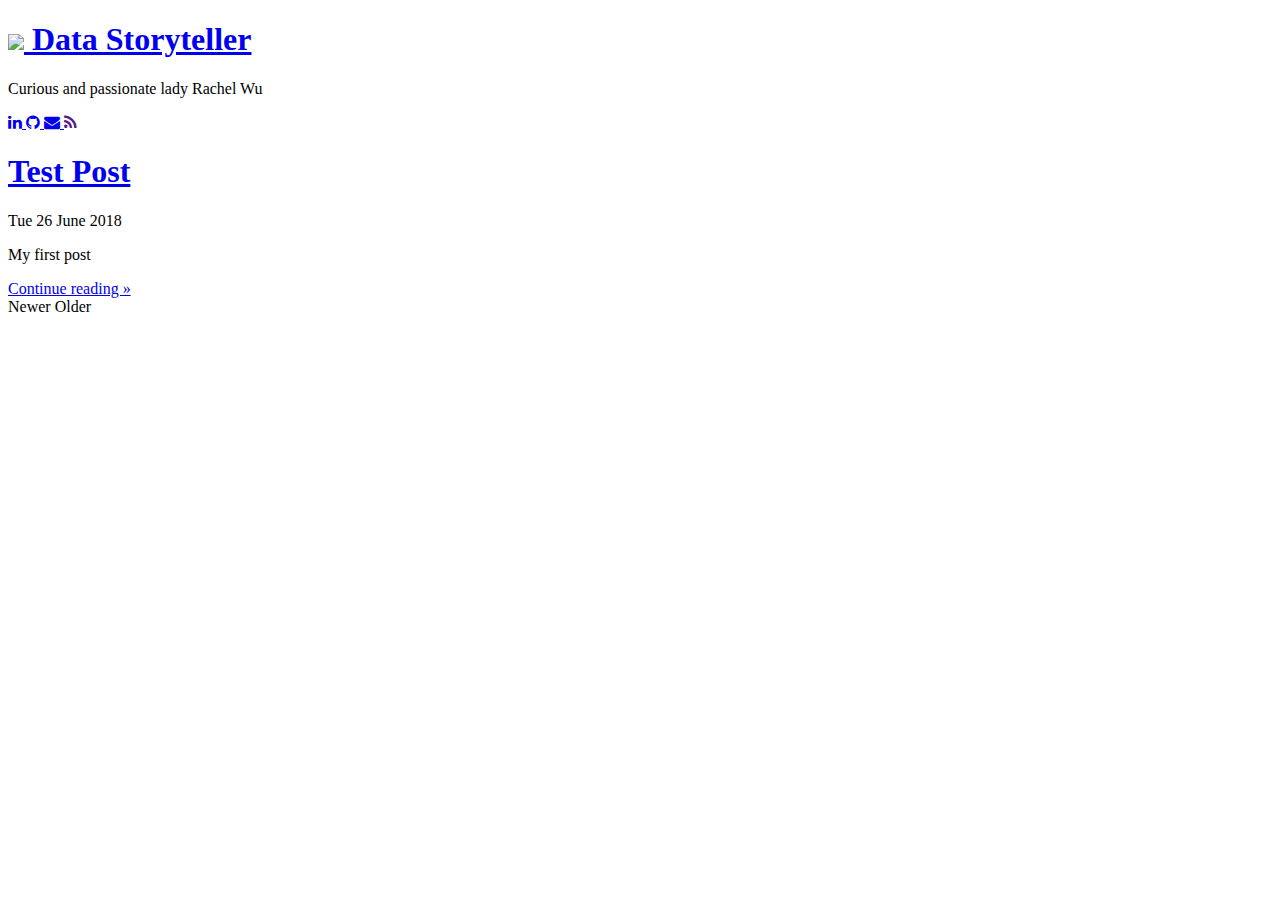
==== index.html @ 0de13b90 "Update documentation" ====
<!DOCTYPE html>
<html lang="en" prefix="og: http://ogp.me/ns#">
	<head>
		<link href="http://gmpg.org/xfn/11" rel="profile">
		<meta http-equiv="X-UA-Compatible" content="IE=edge">
		<meta http-equiv="content-type" content="text/html; charset=utf-8">

		<!-- Metadata -->
			<meta name="description" content="Curious and passionate lady Rachel Wu" />
			<meta property="og:description" content="Curious and passionate lady Rachel Wu" />
			<meta property="og:title" content="Data Storyteller" />
			<meta property="og:type" content="website" />
			<meta property="og:url" content="/rachelwu.github.io" />
		<meta property="og:image" content="/rachelwu.github.io/images/profile.jpeg" />

		<!-- Enable responsiveness on mobile devices-->
		<meta name="viewport" content="width=device-width, initial-scale=1.0, maximum-scale=1">

		<title>Data Storyteller</title>

		<!-- CSS -->
		<link href="//fonts.googleapis.com/" rel="dns-prefetch">
		<link href="//fonts.googleapis.com/css?family=Droid+Serif:400,700,400italic|Abril+Fatface|PT+Sans:400,400italic,700&amp;subset=latin,latin-ext" rel="stylesheet">

		<link rel="stylesheet" href="/rachelwu.github.io/theme/css/poole.css" />
		<link rel="stylesheet" href="/rachelwu.github.io/theme/css/hyde.css" />
		<link rel="stylesheet" href="/rachelwu.github.io/theme/css/syntax.css" />
		<link rel="stylesheet" href="https://maxcdn.bootstrapcdn.com/font-awesome/4.4.0/css/font-awesome.min.css">

		<!-- RSS -->
		<link rel="alternate" type="application/rss+xml" title="RSS" href="/atom.xml">
	</head>

	<body class="theme-base-0d">
<div class="sidebar">
	<div class="container sidebar-sticky">
		<div class="sidebar-about">

			<h1>
				<a href="/">
					<img class="profile-picture" src="/rachelwu.github.io/images/profile.jpeg">
					Data Storyteller
				</a>
			</h1>
			<p class="lead"></p>
			<p class="lead">Curious and passionate lady Rachel Wu </p>
			<p></p>
		</div>
		<nav class="sidebar-nav">
					<a class="sidebar-nav-item" href="https://www.linkedin.com/in/tongke-wu/">
						<i class="fa fa-linkedin"></i>
					</a>
					<a class="sidebar-nav-item" href="https://github.com/tongkewu">
						<i class="fa fa-github"></i>
					</a>
					<a class="sidebar-nav-item" href="mailto:wtkekeke910@gmail.com">
						<i class="fa fa-envelope"></i>
					</a>
			<a class="sidebar-nav-item" href="">
				<i class="fa fa-feed"></i>
			</a>
		</nav>
	</div>
</div>		<div class="content container">
	<div class="posts">
			<div class="post">
				<h1 class="post-title" href="/rachelwu.github.io/test-post.html#test-post">
					<a href="/rachelwu.github.io/test-post.html#test-post">Test Post</a>
				</h1>
				<span class="post-date">Tue 26 June 2018</span>
				<p>
					<p>My first post</p>
				</p>
				<a class="read-more" href="test-post.html">Continue reading »</a>
			</div>
	</div>
	<div class="pagination">

		<span class="pagination-item older">Newer</span>

		<span class="pagination-item newer">Older</span>
	</div>
		</div>
	</body>
</html>
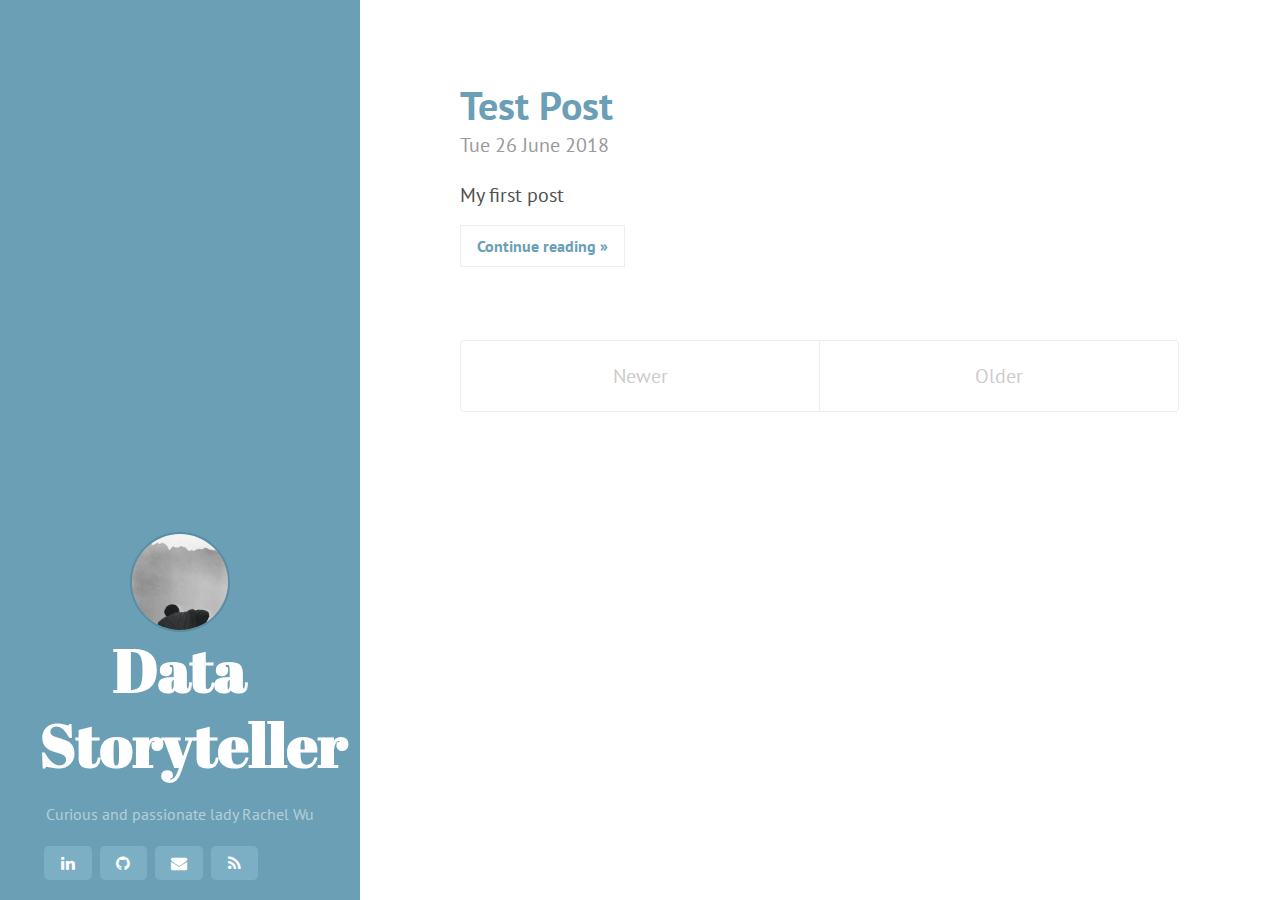
==== commit cc1eebf0: "Update documentation" ====
--- a/index.html
+++ b/index.html
@@ -10,8 +10,8 @@
 			<meta property="og:description" content="Curious and passionate lady Rachel Wu" />
 			<meta property="og:title" content="Data Storyteller" />
 			<meta property="og:type" content="website" />
-			<meta property="og:url" content="/rachelwu.github.io" />
-		<meta property="og:image" content="/rachelwu.github.io/images/profile.jpeg" />
+			<meta property="og:url" content="." />
+		<meta property="og:image" content="./images/profile.jpeg" />
 
 		<!-- Enable responsiveness on mobile devices-->
 		<meta name="viewport" content="width=device-width, initial-scale=1.0, maximum-scale=1">
@@ -22,9 +22,9 @@
 		<link href="//fonts.googleapis.com/" rel="dns-prefetch">
 		<link href="//fonts.googleapis.com/css?family=Droid+Serif:400,700,400italic|Abril+Fatface|PT+Sans:400,400italic,700&amp;subset=latin,latin-ext" rel="stylesheet">
 
-		<link rel="stylesheet" href="/rachelwu.github.io/theme/css/poole.css" />
-		<link rel="stylesheet" href="/rachelwu.github.io/theme/css/hyde.css" />
-		<link rel="stylesheet" href="/rachelwu.github.io/theme/css/syntax.css" />
+		<link rel="stylesheet" href="./theme/css/poole.css" />
+		<link rel="stylesheet" href="./theme/css/hyde.css" />
+		<link rel="stylesheet" href="./theme/css/syntax.css" />
 		<link rel="stylesheet" href="https://maxcdn.bootstrapcdn.com/font-awesome/4.4.0/css/font-awesome.min.css">
 
 		<!-- RSS -->
@@ -38,7 +38,7 @@
 
 			<h1>
 				<a href="/">
-					<img class="profile-picture" src="/rachelwu.github.io/images/profile.jpeg">
+					<img class="profile-picture" src="./images/profile.jpeg">
 					Data Storyteller
 				</a>
 			</h1>
@@ -64,8 +64,8 @@
 </div>		<div class="content container">
 	<div class="posts">
 			<div class="post">
-				<h1 class="post-title" href="/rachelwu.github.io/test-post.html#test-post">
-					<a href="/rachelwu.github.io/test-post.html#test-post">Test Post</a>
+				<h1 class="post-title" href="./test-post.html#test-post">
+					<a href="./test-post.html#test-post">Test Post</a>
 				</h1>
 				<span class="post-date">Tue 26 June 2018</span>
 				<p>
--- a/theme/css/poole.css
+++ b/theme/css/poole.css
@@ -0,0 +1,437 @@
+/*
+ *                        ___
+ *                       /\_ \
+ *  _____     ___     ___\//\ \      __
+ * /\ '__`\  / __`\  / __`\\ \ \   /'__`\
+ * \ \ \_\ \/\ \_\ \/\ \_\ \\_\ \_/\  __/
+ *  \ \ ,__/\ \____/\ \____//\____\ \____\
+ *   \ \ \/  \/___/  \/___/ \/____/\/____/
+ *    \ \_\
+ *     \/_/
+ *
+ * Designed, built, and released under MIT license by @mdo. Learn more at
+ * https://github.com/poole/poole.
+ */
+
+
+/*
+ * Contents
+ *
+ * Body resets
+ * Custom type
+ * Messages
+ * Container
+ * Masthead
+ * Posts and pages
+ * Pagination
+ * Reverse layout
+ * Themes
+ */
+
+
+/*
+ * Body resets
+ *
+ * Update the foundational and global aspects of the page.
+ */
+
+* {
+  -webkit-box-sizing: border-box;
+     -moz-box-sizing: border-box;
+          box-sizing: border-box;
+}
+
+html,
+body {
+  margin: 0;
+  padding: 0;
+}
+
+html {
+  font-family: "Helvetica Neue", Helvetica, Arial, sans-serif;
+  font-size: 16px;
+  line-height: 1.5;
+}
+@media (min-width: 38em) {
+  html {
+    font-size: 20px;
+  }
+}
+
+body {
+  color: #515151;
+  background-color: #fff;
+  -webkit-text-size-adjust: 100%;
+      -ms-text-size-adjust: 100%;
+}
+
+/* No `:visited` state is required by default (browsers will use `a`) */
+a {
+  color: #268bd2;
+  text-decoration: none;
+}
+a strong {
+  color: inherit;
+}
+/* `:focus` is linked to `:hover` for basic accessibility */
+a:hover,
+a:focus {
+  text-decoration: underline;
+}
+
+/* Headings */
+h1, h2, h3, h4, h5, h6 {
+  margin-bottom: .5rem;
+  font-weight: bold;
+  line-height: 1.25;
+  color: #313131;
+  text-rendering: optimizeLegibility;
+}
+h1 {
+  font-size: 2rem;
+}
+h2 {
+  margin-top: 1rem;
+  font-size: 1.5rem;
+}
+h3 {
+  margin-top: 1.5rem;
+  font-size: 1.25rem;
+}
+h4, h5, h6 {
+  margin-top: 1rem;
+  font-size: 1rem;
+}
+
+/* Body text */
+p {
+  margin-top: 0;
+  margin-bottom: 1rem;
+}
+
+strong {
+  color: #303030;
+}
+
+
+/* Lists */
+ul, ol, dl {
+  margin-top: 0;
+  margin-bottom: 1rem;
+}
+
+dt {
+  font-weight: bold;
+}
+dd {
+  margin-bottom: .5rem;
+}
+
+/* Misc */
+hr {
+  position: relative;
+  margin: 1.5rem 0;
+  border: 0;
+  border-top: 1px solid #eee;
+  border-bottom: 1px solid #fff;
+}
+
+abbr {
+  font-size: 85%;
+  font-weight: bold;
+  color: #555;
+  text-transform: uppercase;
+}
+abbr[title] {
+  cursor: help;
+  border-bottom: 1px dotted #e5e5e5;
+}
+
+/* Code */
+code,
+pre {
+  font-family: Menlo, Monaco, "Courier New", monospace;
+}
+code {
+  padding: .25em .5em;
+  font-size: 85%;
+  color: #bf616a;
+  background-color: #f9f9f9;
+  border-radius: 3px;
+}
+pre {
+  display: block;
+  margin-top: 0;
+  margin-bottom: 1rem;
+  padding: 1rem;
+  font-size: .8rem;
+  line-height: 1.4;
+  white-space: pre;
+  white-space: pre-wrap;
+  word-break: break-all;
+  word-wrap: break-word;
+  background-color: #f9f9f9;
+}
+pre code {
+  padding: 0;
+  font-size: 100%;
+  color: inherit;
+  background-color: transparent;
+}
+
+/* Pygments via Jekyll */
+.highlight {
+  margin-bottom: 1rem;
+  border-radius: 4px;
+}
+.highlight pre {
+  margin-bottom: 0;
+}
+
+/* Gist via GitHub Pages */
+.gist .gist-file {
+  font-family: Menlo, Monaco, "Courier New", monospace !important;
+}
+.gist .markdown-body {
+  padding: 15px;
+}
+.gist pre {
+  padding: 0;
+  background-color: transparent;
+}
+.gist .gist-file .gist-data {
+  font-size: .8rem !important;
+  line-height: 1.4;
+}
+.gist code {
+  padding: 0;
+  color: inherit;
+  background-color: transparent;
+  border-radius: 0;
+}
+
+/* Quotes */
+blockquote {
+  padding: .5rem 1rem;
+  margin: .8rem 0;
+  color: #7a7a7a;
+  border-left: .25rem solid #e5e5e5;
+}
+blockquote p:last-child {
+  margin-bottom: 0;
+}
+@media (min-width: 30em) {
+  blockquote {
+    padding-right: 5rem;
+    padding-left: 1.25rem;
+  }
+}
+
+img {
+  display: block;
+  max-width: 100%;
+  margin: 0 0 1rem;
+  border-radius: 5px;
+}
+
+/* Tables */
+table {
+  margin-bottom: 1rem;
+  width: 100%;
+  border: 1px solid #e5e5e5;
+  border-collapse: collapse;
+}
+td,
+th {
+  padding: .25rem .5rem;
+  border: 1px solid #e5e5e5;
+}
+tbody tr:nth-child(odd) td,
+tbody tr:nth-child(odd) th {
+  background-color: #f9f9f9;
+}
+
+
+/*
+ * Custom type
+ *
+ * Extend paragraphs with `.lead` for larger introductory text.
+ */
+
+.lead {
+  font-size: 1.25rem;
+  font-weight: 300;
+}
+
+
+/*
+ * Messages
+ *
+ * Show alert messages to users. You may add it to single elements like a `<p>`,
+ * or to a parent if there are multiple elements to show.
+ */
+
+.message {
+  margin-bottom: 1rem;
+  padding: 1rem;
+  color: #717171;
+  background-color: #f9f9f9;
+}
+
+
+/*
+ * Container
+ *
+ * Center the page content.
+ */
+
+.container {
+  max-width: 38rem;
+  padding-left:  1rem;
+  padding-right: 1rem;
+  margin-left:  auto;
+  margin-right: auto;
+}
+
+
+/*
+ * Masthead
+ *
+ * Super small header above the content for site name and short description.
+ */
+
+.masthead {
+  padding-top:    1rem;
+  padding-bottom: 1rem;
+  margin-bottom: 3rem;
+}
+.masthead-title {
+  margin-top: 0;
+  margin-bottom: 0;
+  color: #505050;
+}
+.masthead-title a {
+  color: #505050;
+}
+.masthead-title small {
+  font-size: 75%;
+  font-weight: 400;
+  color: #c0c0c0;
+  letter-spacing: 0;
+}
+
+
+/*
+ * Posts and pages
+ *
+ * Each post is wrapped in `.post` and is used on default and post layouts. Each
+ * page is wrapped in `.page` and is only used on the page layout.
+ */
+
+.page,
+.post {
+  margin-bottom: 4em;
+}
+
+/* Blog post or page title */
+.page-title,
+.post-title,
+.post-title a {
+  color: #303030;
+}
+.page-title,
+.post-title {
+  margin-top: 0;
+}
+
+/* Meta data line below post title */
+.post-date {
+  display: block;
+  margin-top: -.5rem;
+  margin-bottom: 1rem;
+  color: #9a9a9a;
+}
+
+/* Related posts */
+.related {
+  padding-top: 2rem;
+  padding-bottom: 2rem;
+  border-top: 1px solid #eee;
+}
+.related-posts {
+  padding-left: 0;
+  list-style: none;
+}
+.related-posts h3 {
+  margin-top: 0;
+}
+.related-posts li small {
+  font-size: 75%;
+  color: #999;
+}
+.related-posts li a:hover {
+  color: #268bd2;
+  text-decoration: none;
+}
+.related-posts li a:hover small {
+  color: inherit;
+}
+
+.read-more {
+  padding: .5rem .8rem;
+  border: 1px solid #eee;
+  font-size: .8rem;
+  margin-top: 1rem;
+  font-weight: bold;
+}
+
+/*
+ * Pagination
+ *
+ * Super lightweight (HTML-wise) blog pagination. `span`s are provide for when
+ * there are no more previous or next posts to show.
+ */
+
+.pagination {
+  overflow: hidden; /* clearfix */
+  margin-left: -1rem;
+  margin-right: -1rem;
+  font-family: "PT Sans", Helvetica, Arial, sans-serif;
+  color: #ccc;
+  text-align: center;
+}
+
+/* Pagination items can be `span`s or `a`s */
+.pagination-item {
+  display: block;
+  padding: 1rem;
+  border: 1px solid #eee;
+}
+.pagination-item:first-child {
+  margin-bottom: -1px;
+}
+
+/* Only provide a hover state for linked pagination items */
+a.pagination-item:hover {
+  background-color: #f5f5f5;
+}
+
+@media (min-width: 30em) {
+  .pagination {
+    margin: 3rem 0;
+  }
+  .pagination-item {
+    float: left;
+    width: 50%;
+  }
+  .pagination-item:first-child {
+    margin-bottom: 0;
+    border-top-left-radius:    4px;
+    border-bottom-left-radius: 4px;
+  }
+  .pagination-item:last-child {
+    margin-left: -1px;
+    border-top-right-radius:    4px;
+    border-bottom-right-radius: 4px;
+  }
+}
--- a/theme/css/hyde.css
+++ b/theme/css/hyde.css
@@ -0,0 +1,276 @@
+/*
+ *  __                  __
+ * /\ \                /\ \
+ * \ \ \___   __  __   \_\ \     __
+ *  \ \  _ `\/\ \/\ \  /'_` \  /'__`\
+ *   \ \ \ \ \ \ \_\ \/\ \_\ \/\  __/
+ *    \ \_\ \_\/`____ \ \___,_\ \____\
+ *     \/_/\/_/`/___/> \/__,_ /\/____/
+ *                /\___/
+ *                \/__/
+ *
+ * Designed, built, and released under MIT license by @mdo. Learn more at
+ * https://github.com/poole/hyde.
+ */
+
+
+/*
+ * Contents
+ *
+ * Global resets
+ * Sidebar
+ * Container
+ * Reverse layout
+ * Themes
+ */
+
+
+/*
+ * Global resets
+ *
+ * Update the foundational and global aspects of the page.
+ */
+
+html {
+  font-family: "PT Sans", Helvetica, Arial, sans-serif;
+}
+@media (min-width: 48em) {
+  html {
+    font-size: 16px;
+  }
+}
+@media (min-width: 58em) {
+  html {
+    font-size: 20px;
+  }
+}
+
+
+/*
+ * Sidebar
+ *
+ * Flexible banner for housing site name, intro, and "footer" content. Starts
+ * out above content in mobile and later moves to the side with wider viewports.
+ */
+
+.sidebar {
+  text-align: center;
+  padding: 2rem 1rem;
+  color: rgba(255,255,255,.5);
+  background-color: #202020;
+}
+@media (min-width: 48em) {
+  .sidebar {
+    position: fixed;
+    top: 0;
+    left: 0;
+    bottom: 0;
+    width: 18rem;
+    text-align: center;
+  }
+}
+
+/* Sidebar links */
+.sidebar a {
+  color: #fff;
+}
+
+/* About section */
+
+.sidebar-about h1 {
+  color: #fff;
+  margin-top: 0;
+  font-family: "Abril Fatface", serif;
+  font-size: 3rem;
+}
+
+.sidebar-about .lead {
+  font-size: .8rem;
+}
+
+.sidebar-about .profile-picture {
+  margin: 0 auto;
+  border-radius: 50%;
+  border: 2px solid #5b8da2;
+  max-width: 5rem;
+}
+
+/* Sidebar nav */
+.sidebar-nav {
+  margin-bottom: 1rem;
+}
+.sidebar-nav-item {
+  display: block;
+  padding: .25rem 0.5rem;
+  background: #7dafc4;
+  margin: 0 .2rem;
+  border-radius: .25rem;
+  text-transform: uppercase;
+  font-size: .8rem;
+  font-weight: bold;
+  float: left;
+  width: 17%;
+}
+a.sidebar-nav-item:hover,
+a.sidebar-nav-item:focus {
+  background: #6096ac;
+  text-decoration: none;
+}
+.sidebar-nav-item.active {
+  color: #6096ac;
+  background: #fff;
+}
+a.sidebar-nav-item.active:hover,
+a.sidebar-nav-item.active:focus {
+  color: #fff;
+}
+
+/* Sticky sidebar
+ *
+ * Add the `sidebar-sticky` class to the sidebar's container to affix it the
+ * contents to the bottom of the sidebar in tablets and up.
+ */
+
+@media (min-width: 48em) {
+  .sidebar-sticky {
+    position: absolute;
+    right:  1rem;
+    bottom: 1rem;
+    left:   1rem;
+  }
+}
+
+
+/* Container
+ *
+ * Align the contents of the site above the proper threshold with some margin-fu
+ * with a 25%-wide `.sidebar`.
+ */
+
+.content {
+  padding-top:    4rem;
+  padding-bottom: 4rem;
+}
+
+@media (min-width: 48em) {
+  .content {
+    max-width: 38rem;
+    margin-left: 20rem;
+    margin-right: 2rem;
+  }
+}
+
+@media (min-width: 64em) {
+  .content {
+    margin-left: 22rem;
+    margin-right: 4rem;
+  }
+}
+
+
+/*
+ * Reverse layout
+ *
+ * Flip the orientation of the page by placing the `.sidebar` on the right.
+ */
+
+@media (min-width: 48em) {
+  .layout-reverse .sidebar {
+    left: auto;
+    right: 0;
+  }
+  .layout-reverse .content {
+    margin-left: 2rem;
+    margin-right: 20rem;
+  }
+}
+
+@media (min-width: 64em) {
+  .layout-reverse .content {
+    margin-left: 4rem;
+    margin-right: 22rem;
+  }
+}
+
+
+
+/*
+ * Themes
+ *
+ * As of v1.1, Hyde includes optional themes to color the sidebar and links
+ * within blog posts. To use, add the class of your choosing to the `body`.
+ */
+
+/* Base16 (http://chriskempson.github.io/base16/#default) */
+
+/* Red */
+.theme-base-08 .sidebar {
+  background-color: #ac4142;
+}
+.theme-base-08 .content a,
+.theme-base-08 .related-posts li a:hover {
+  color: #ac4142;
+}
+
+/* Orange */
+.theme-base-09 .sidebar {
+  background-color: #d28445;
+}
+.theme-base-09 .content a,
+.theme-base-09 .related-posts li a:hover {
+  color: #d28445;
+}
+
+/* Yellow */
+.theme-base-0a .sidebar {
+  background-color: #f4bf75;
+}
+.theme-base-0a .content a,
+.theme-base-0a .related-posts li a:hover {
+  color: #f4bf75;
+}
+
+/* Green */
+.theme-base-0b .sidebar {
+  background-color: #90a959;
+}
+.theme-base-0b .content a,
+.theme-base-0b .related-posts li a:hover {
+  color: #90a959;
+}
+
+/* Cyan */
+.theme-base-0c .sidebar {
+  background-color: #75b5aa;
+}
+.theme-base-0c .content a,
+.theme-base-0c .related-posts li a:hover {
+  color: #75b5aa;
+}
+
+/* Blue */
+.theme-base-0d .sidebar {
+  background-color: #6a9fb5;
+}
+.theme-base-0d .content a,
+.theme-base-0d .related-posts li a:hover {
+  color: #6a9fb5;
+}
+
+/* Magenta */
+.theme-base-0e .sidebar {
+  background-color: #aa759f;
+}
+.theme-base-0e .content a,
+.theme-base-0e .related-posts li a:hover {
+  color: #aa759f;
+}
+
+/* Brown */
+.theme-base-0f .sidebar {
+  background-color: #8f5536;
+}
+.theme-base-0f .content a,
+.theme-base-0f .related-posts li a:hover {
+  color: #8f5536;
+}
--- a/theme/css/syntax.css
+++ b/theme/css/syntax.css
@@ -0,0 +1,68 @@
+.highlight .hll { background-color: #ffc; }
+.highlight .c { color: #999; } /* Comment */
+.highlight .err { color: #a00; background-color: #faa } /* Error */
+.highlight .k { color: #069; } /* Keyword */
+.highlight .o { color: #555 } /* Operator */
+.highlight .cm { color: #09f; font-style: italic } /* Comment.Multiline */
+.highlight .cp { color: #099 } /* Comment.Preproc */
+.highlight .c1 { color: #999; } /* Comment.Single */
+.highlight .cs { color: #999; } /* Comment.Special */
+.highlight .gd { background-color: #fcc; border: 1px solid #c00 } /* Generic.Deleted */
+.highlight .ge { font-style: italic } /* Generic.Emph */
+.highlight .gr { color: #f00 } /* Generic.Error */
+.highlight .gh { color: #030; } /* Generic.Heading */
+.highlight .gi { background-color: #cfc; border: 1px solid #0c0 } /* Generic.Inserted */
+.highlight .go { color: #aaa } /* Generic.Output */
+.highlight .gp { color: #009; } /* Generic.Prompt */
+.highlight .gs { } /* Generic.Strong */
+.highlight .gu { color: #030; } /* Generic.Subheading */
+.highlight .gt { color: #9c6 } /* Generic.Traceback */
+.highlight .kc { color: #069; } /* Keyword.Constant */
+.highlight .kd { color: #069; } /* Keyword.Declaration */
+.highlight .kn { color: #069; } /* Keyword.Namespace */
+.highlight .kp { color: #069 } /* Keyword.Pseudo */
+.highlight .kr { color: #069; } /* Keyword.Reserved */
+.highlight .kt { color: #078; } /* Keyword.Type */
+.highlight .m { color: #f60 } /* Literal.Number */
+.highlight .s { color: #d44950 } /* Literal.String */
+.highlight .na { color: #4f9fcf } /* Name.Attribute */
+.highlight .nb { color: #366 } /* Name.Builtin */
+.highlight .nc { color: #0a8; } /* Name.Class */
+.highlight .no { color: #360 } /* Name.Constant */
+.highlight .nd { color: #99f } /* Name.Decorator */
+.highlight .ni { color: #999; } /* Name.Entity */
+.highlight .ne { color: #c00; } /* Name.Exception */
+.highlight .nf { color: #c0f } /* Name.Function */
+.highlight .nl { color: #99f } /* Name.Label */
+.highlight .nn { color: #0cf; } /* Name.Namespace */
+.highlight .nt { color: #2f6f9f; } /* Name.Tag */
+.highlight .nv { color: #033 } /* Name.Variable */
+.highlight .ow { color: #000; } /* Operator.Word */
+.highlight .w { color: #bbb } /* Text.Whitespace */
+.highlight .mf { color: #f60 } /* Literal.Number.Float */
+.highlight .mh { color: #f60 } /* Literal.Number.Hex */
+.highlight .mi { color: #f60 } /* Literal.Number.Integer */
+.highlight .mo { color: #f60 } /* Literal.Number.Oct */
+.highlight .sb { color: #c30 } /* Literal.String.Backtick */
+.highlight .sc { color: #c30 } /* Literal.String.Char */
+.highlight .sd { color: #c30; font-style: italic } /* Literal.String.Doc */
+.highlight .s2 { color: #c30 } /* Literal.String.Double */
+.highlight .se { color: #c30; } /* Literal.String.Escape */
+.highlight .sh { color: #c30 } /* Literal.String.Heredoc */
+.highlight .si { color: #a00 } /* Literal.String.Interpol */
+.highlight .sx { color: #c30 } /* Literal.String.Other */
+.highlight .sr { color: #3aa } /* Literal.String.Regex */
+.highlight .s1 { color: #c30 } /* Literal.String.Single */
+.highlight .ss { color: #fc3 } /* Literal.String.Symbol */
+.highlight .bp { color: #366 } /* Name.Builtin.Pseudo */
+.highlight .vc { color: #033 } /* Name.Variable.Class */
+.highlight .vg { color: #033 } /* Name.Variable.Global */
+.highlight .vi { color: #033 } /* Name.Variable.Instance */
+.highlight .il { color: #f60 } /* Literal.Number.Integer.Long */
+
+.css .o,
+.css .o + .nt,
+.css .nt + .nt { color: #999; }
+
+.highlight .lineno { color: #ccc; display:inline-block; padding: 0 5px; border-right:1px solid #ccc; }
+.highlight pre code { display: block; white-space: pre; overflow-x: auto; word-wrap: normal; }
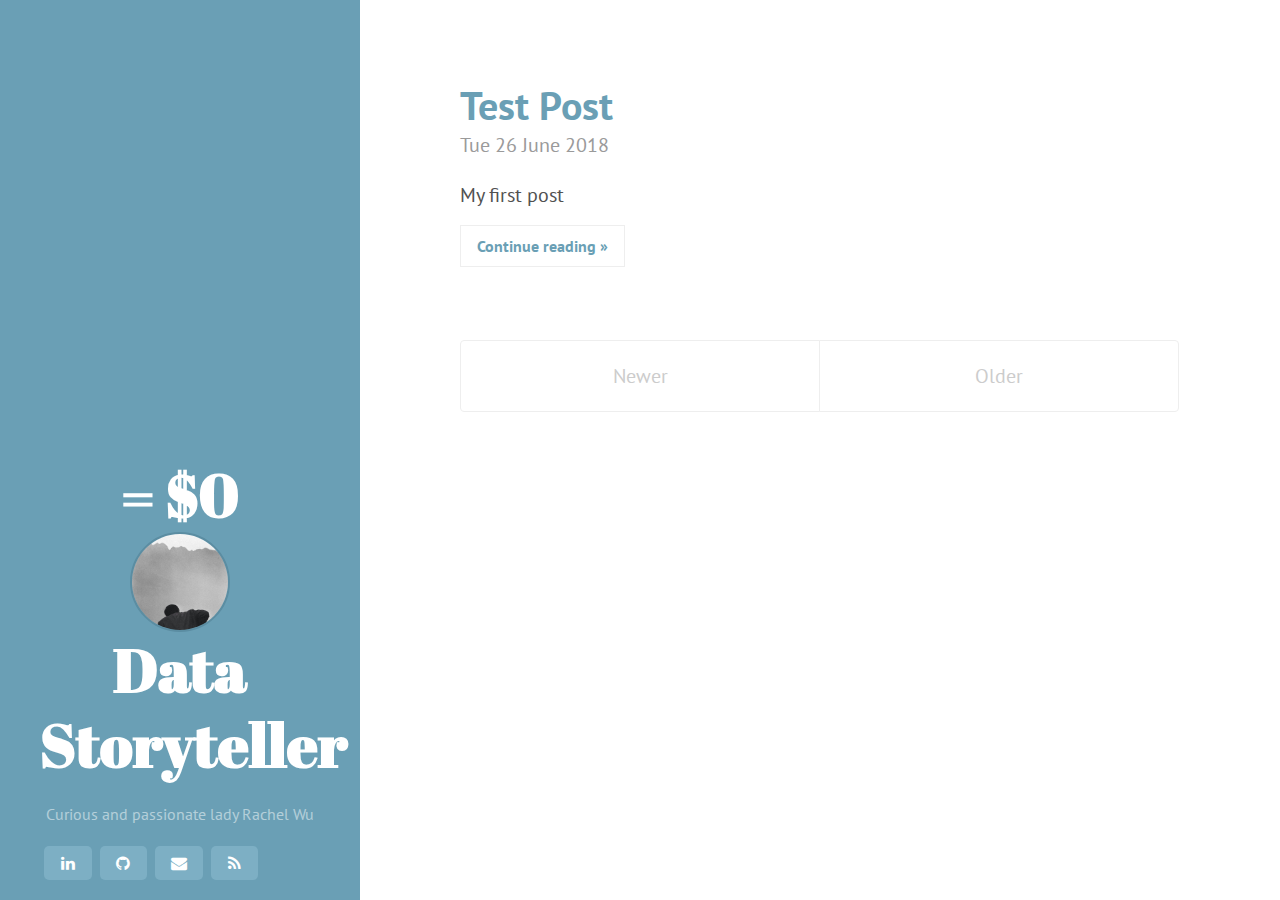
==== commit 5d1d5d0e: "Update documentation" ====
--- a/index.html
+++ b/index.html
@@ -37,7 +37,7 @@
 		<div class="sidebar-about">
 
 			<h1>
-				<a href="/">
+				<a href="/"> = $0
 					<img class="profile-picture" src="./images/profile.jpeg">
 					Data Storyteller
 				</a>
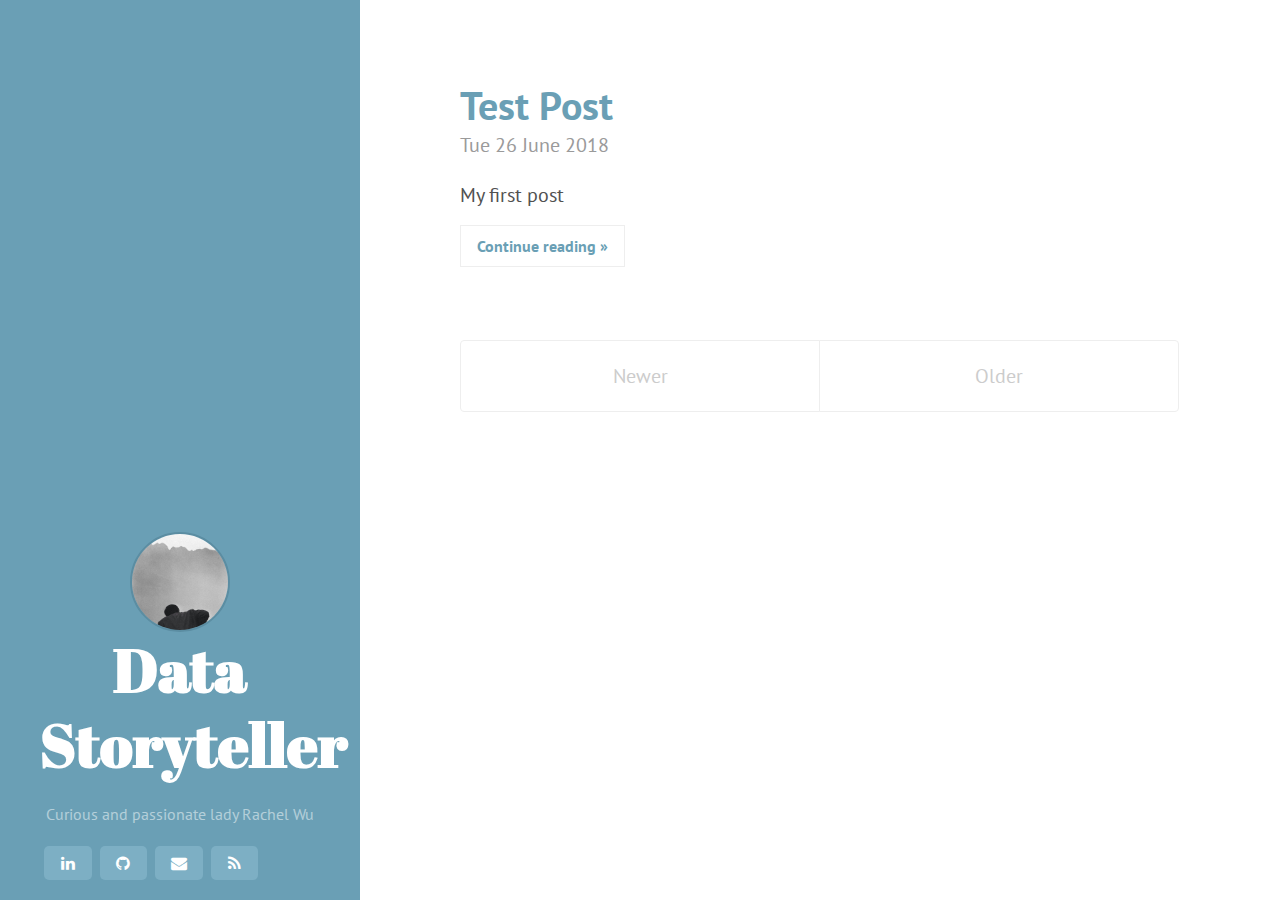
==== commit be3d920d: "Update documentation" ====
--- a/index.html
+++ b/index.html
@@ -37,7 +37,7 @@
 		<div class="sidebar-about">
 
 			<h1>
-				<a href="/"> = $0
+				<a href="https://tongkewu.github.io/DataSciencePortfolio"> 
 					<img class="profile-picture" src="./images/profile.jpeg">
 					Data Storyteller
 				</a>
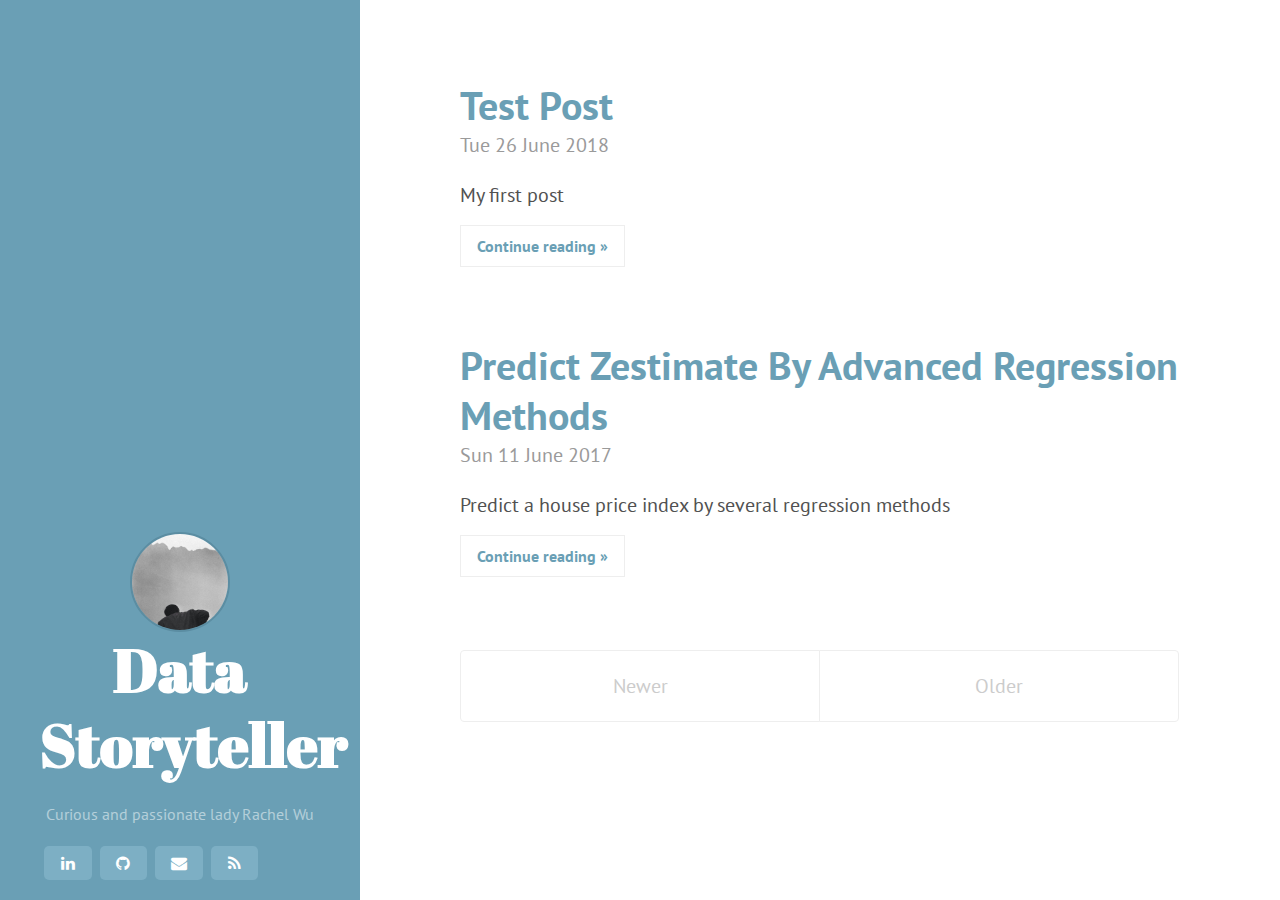
==== commit be7d357b: "Update documentation" ====
--- a/index.html
+++ b/index.html
@@ -73,6 +73,16 @@
 				</p>
 				<a class="read-more" href="test-post.html">Continue reading »</a>
 			</div>
+			<div class="post">
+				<h1 class="post-title" href="./zestimate.html#zestimate">
+					<a href="./zestimate.html#zestimate">Predict Zestimate By Advanced Regression Methods</a>
+				</h1>
+				<span class="post-date">Sun 11 June 2017</span>
+				<p>
+					<p>Predict a house price index by several regression methods</p>
+				</p>
+				<a class="read-more" href="zestimate.html">Continue reading »</a>
+			</div>
 	</div>
 	<div class="pagination">
 
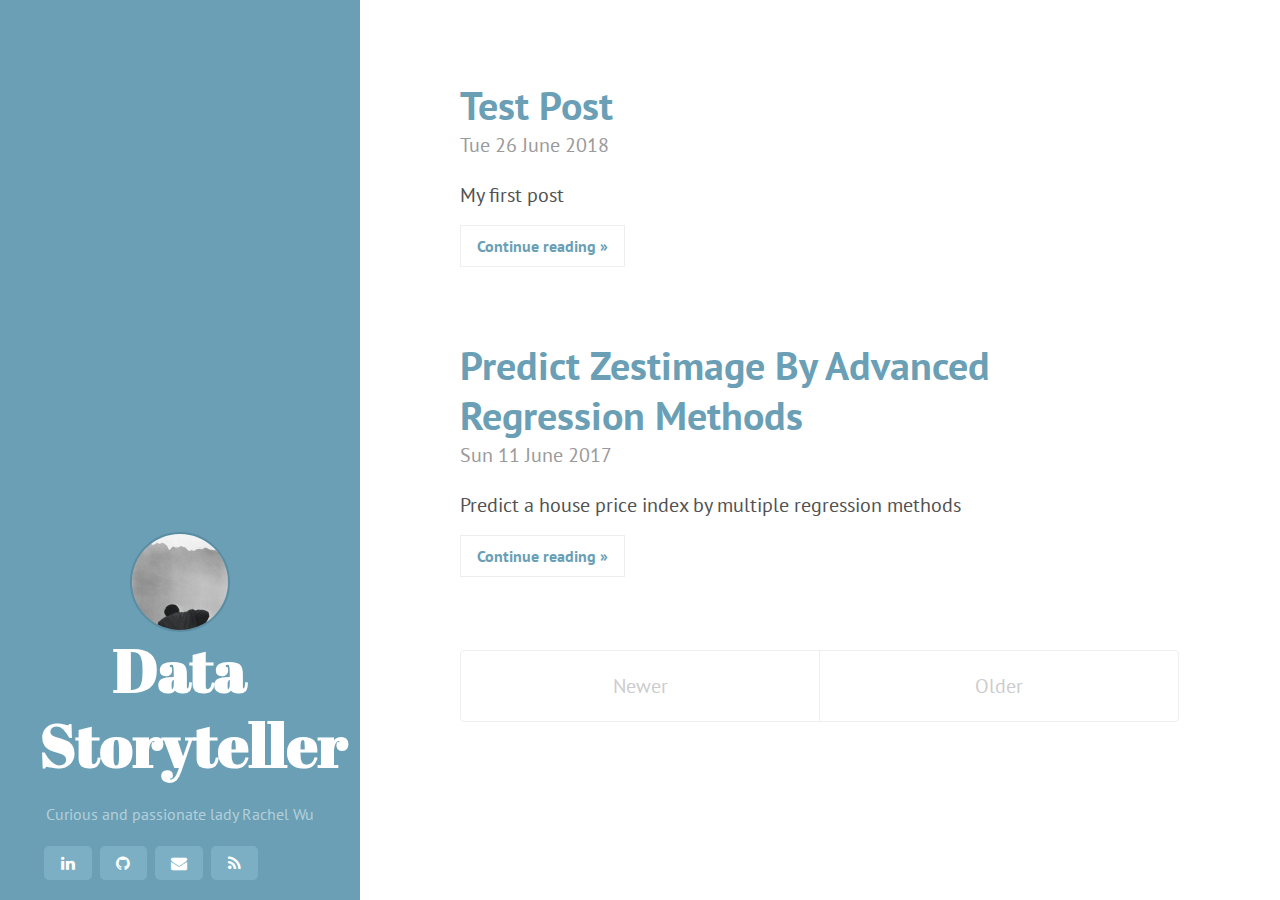
==== commit 25d51d99: "Update documentation" ====
--- a/index.html
+++ b/index.html
@@ -75,11 +75,11 @@
 			</div>
 			<div class="post">
 				<h1 class="post-title" href="./zestimate.html#zestimate">
-					<a href="./zestimate.html#zestimate">Predict Zestimate By Advanced Regression Methods</a>
+					<a href="./zestimate.html#zestimate">Predict Zestimage By Advanced Regression Methods</a>
 				</h1>
 				<span class="post-date">Sun 11 June 2017</span>
 				<p>
-					<p>Predict a house price index by several regression methods</p>
+					<p>Predict a house price index by multiple regression methods</p>
 				</p>
 				<a class="read-more" href="zestimate.html">Continue reading »</a>
 			</div>
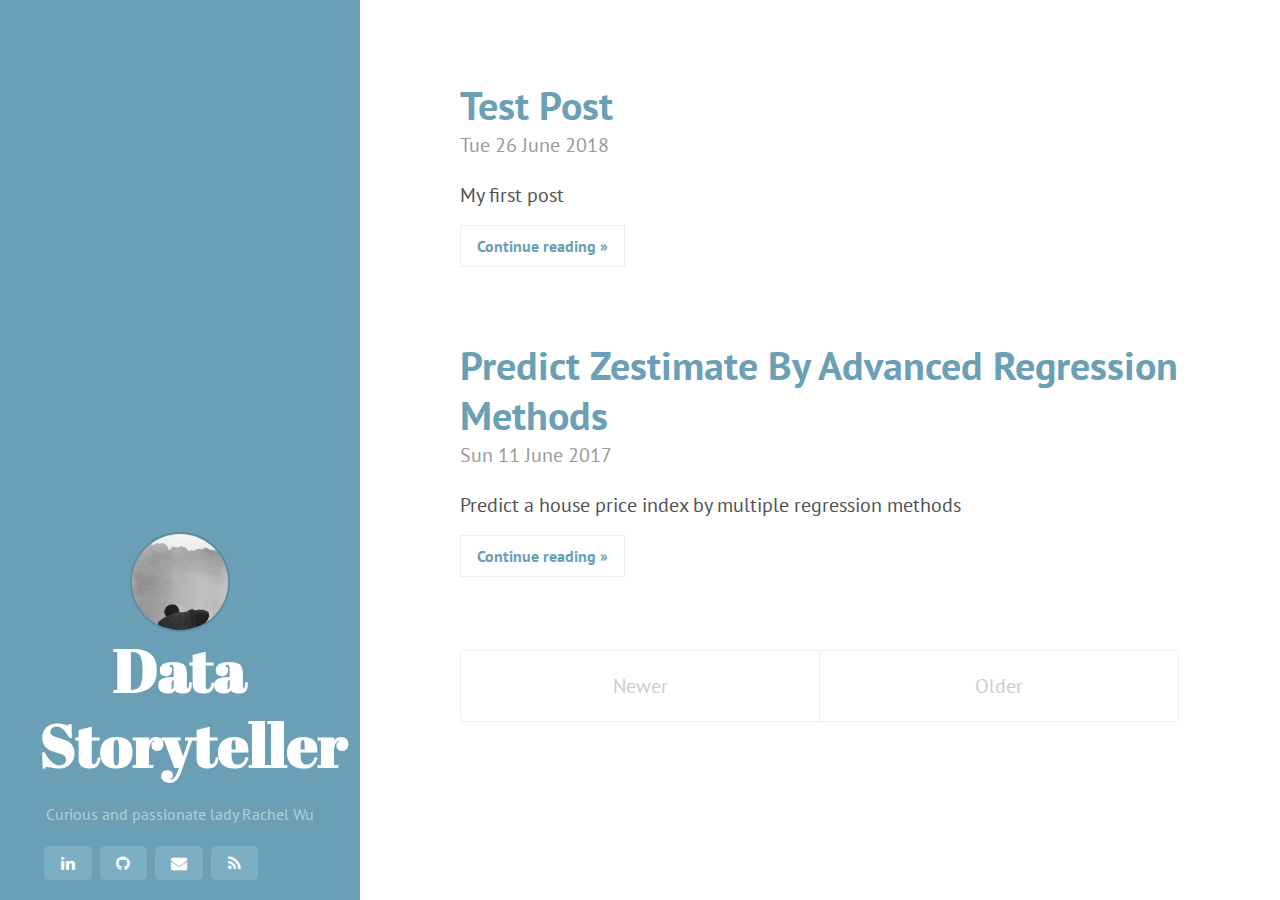
==== commit e637252c: "Update documentation" ====
--- a/index.html
+++ b/index.html
@@ -75,7 +75,7 @@
 			</div>
 			<div class="post">
 				<h1 class="post-title" href="./zestimate.html#zestimate">
-					<a href="./zestimate.html#zestimate">Predict Zestimage By Advanced Regression Methods</a>
+					<a href="./zestimate.html#zestimate">Predict Zestimate By Advanced Regression Methods</a>
 				</h1>
 				<span class="post-date">Sun 11 June 2017</span>
 				<p>
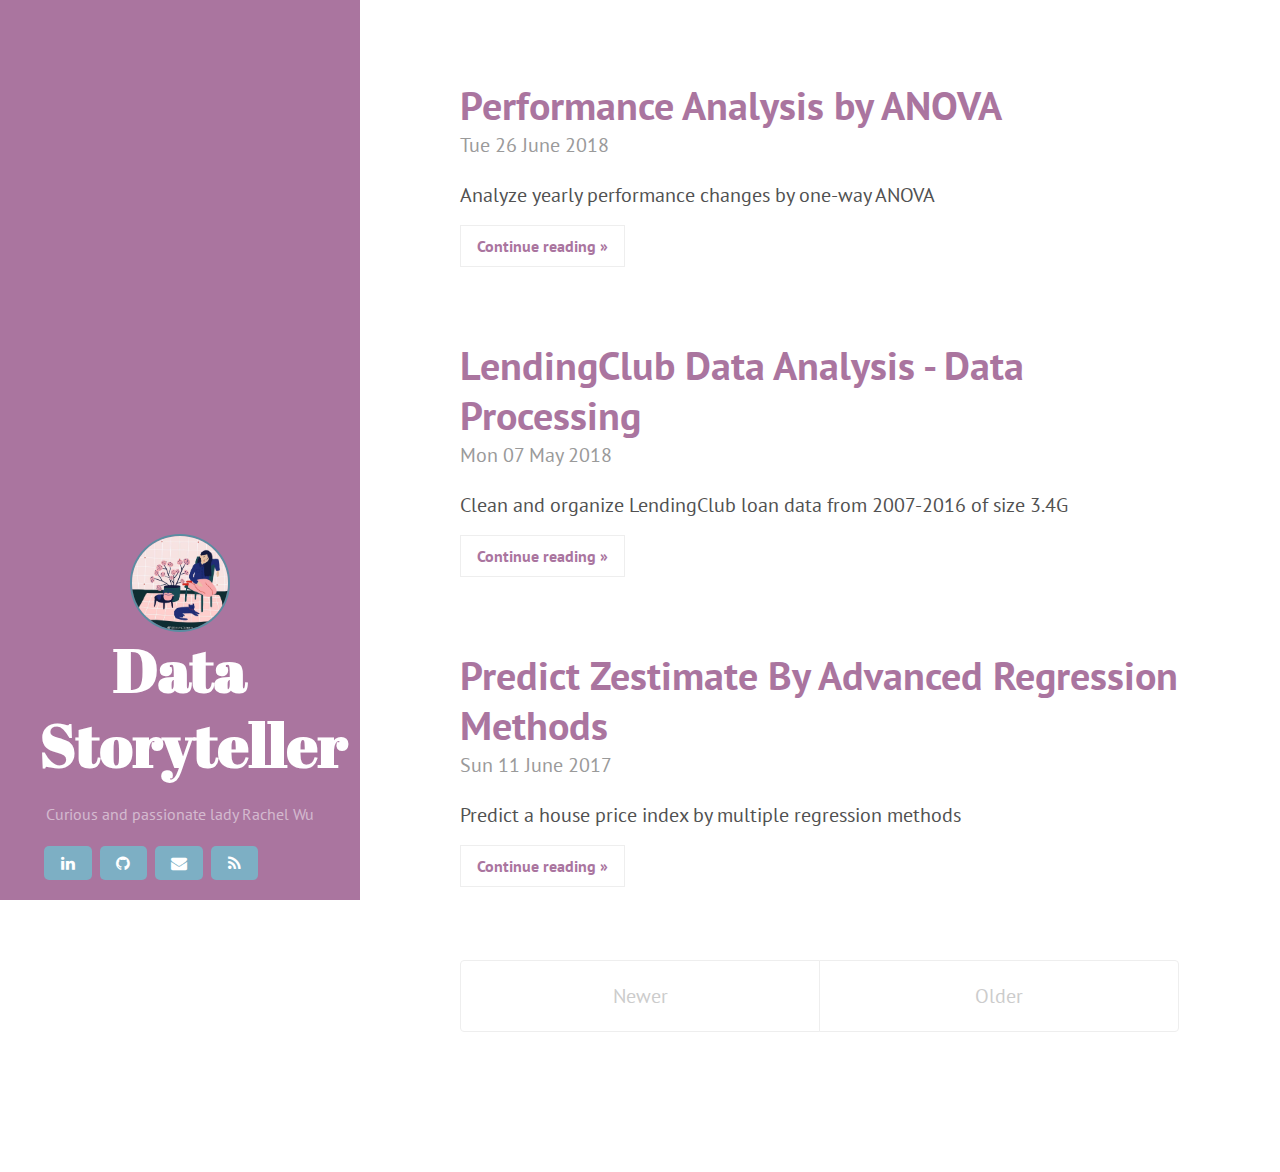
==== commit c6642183: "Update documentation" ====
--- a/index.html
+++ b/index.html
@@ -11,7 +11,7 @@
 			<meta property="og:title" content="Data Storyteller" />
 			<meta property="og:type" content="website" />
 			<meta property="og:url" content="." />
-		<meta property="og:image" content="./images/profile.jpeg" />
+		<meta property="og:image" content="./images/profile.JPG" />
 
 		<!-- Enable responsiveness on mobile devices-->
 		<meta name="viewport" content="width=device-width, initial-scale=1.0, maximum-scale=1">
@@ -31,14 +31,14 @@
 		<link rel="alternate" type="application/rss+xml" title="RSS" href="/atom.xml">
 	</head>
 
-	<body class="theme-base-0d">
+	<body class="theme-base-0e">
 <div class="sidebar">
 	<div class="container sidebar-sticky">
 		<div class="sidebar-about">
 
 			<h1>
 				<a href="https://tongkewu.github.io/DataSciencePortfolio"> 
-					<img class="profile-picture" src="./images/profile.jpeg">
+					<img class="profile-picture" src="./images/profile.JPG">
 					Data Storyteller
 				</a>
 			</h1>
@@ -64,14 +64,24 @@
 </div>		<div class="content container">
 	<div class="posts">
 			<div class="post">
-				<h1 class="post-title" href="./test-post.html#test-post">
-					<a href="./test-post.html#test-post">Test Post</a>
+				<h1 class="post-title" href="./performance-analysis-anova.html#performance-analysis-anova">
+					<a href="./performance-analysis-anova.html#performance-analysis-anova">Performance Analysis by ANOVA</a>
 				</h1>
 				<span class="post-date">Tue 26 June 2018</span>
 				<p>
-					<p>My first post</p>
+					<p>Analyze yearly performance changes by one-way ANOVA</p>
 				</p>
-				<a class="read-more" href="test-post.html">Continue reading »</a>
+				<a class="read-more" href="performance-analysis-anova.html">Continue reading »</a>
+			</div>
+			<div class="post">
+				<h1 class="post-title" href="./lendingclub-dataprocessing.html#lendingclub-dataprocessing">
+					<a href="./lendingclub-dataprocessing.html#lendingclub-dataprocessing">LendingClub Data Analysis - Data Processing</a>
+				</h1>
+				<span class="post-date">Mon 07 May 2018</span>
+				<p>
+					<p>Clean and organize LendingClub loan data from 2007-2016 of size 3.4G</p>
+				</p>
+				<a class="read-more" href="lendingclub-dataprocessing.html">Continue reading »</a>
 			</div>
 			<div class="post">
 				<h1 class="post-title" href="./zestimate.html#zestimate">
